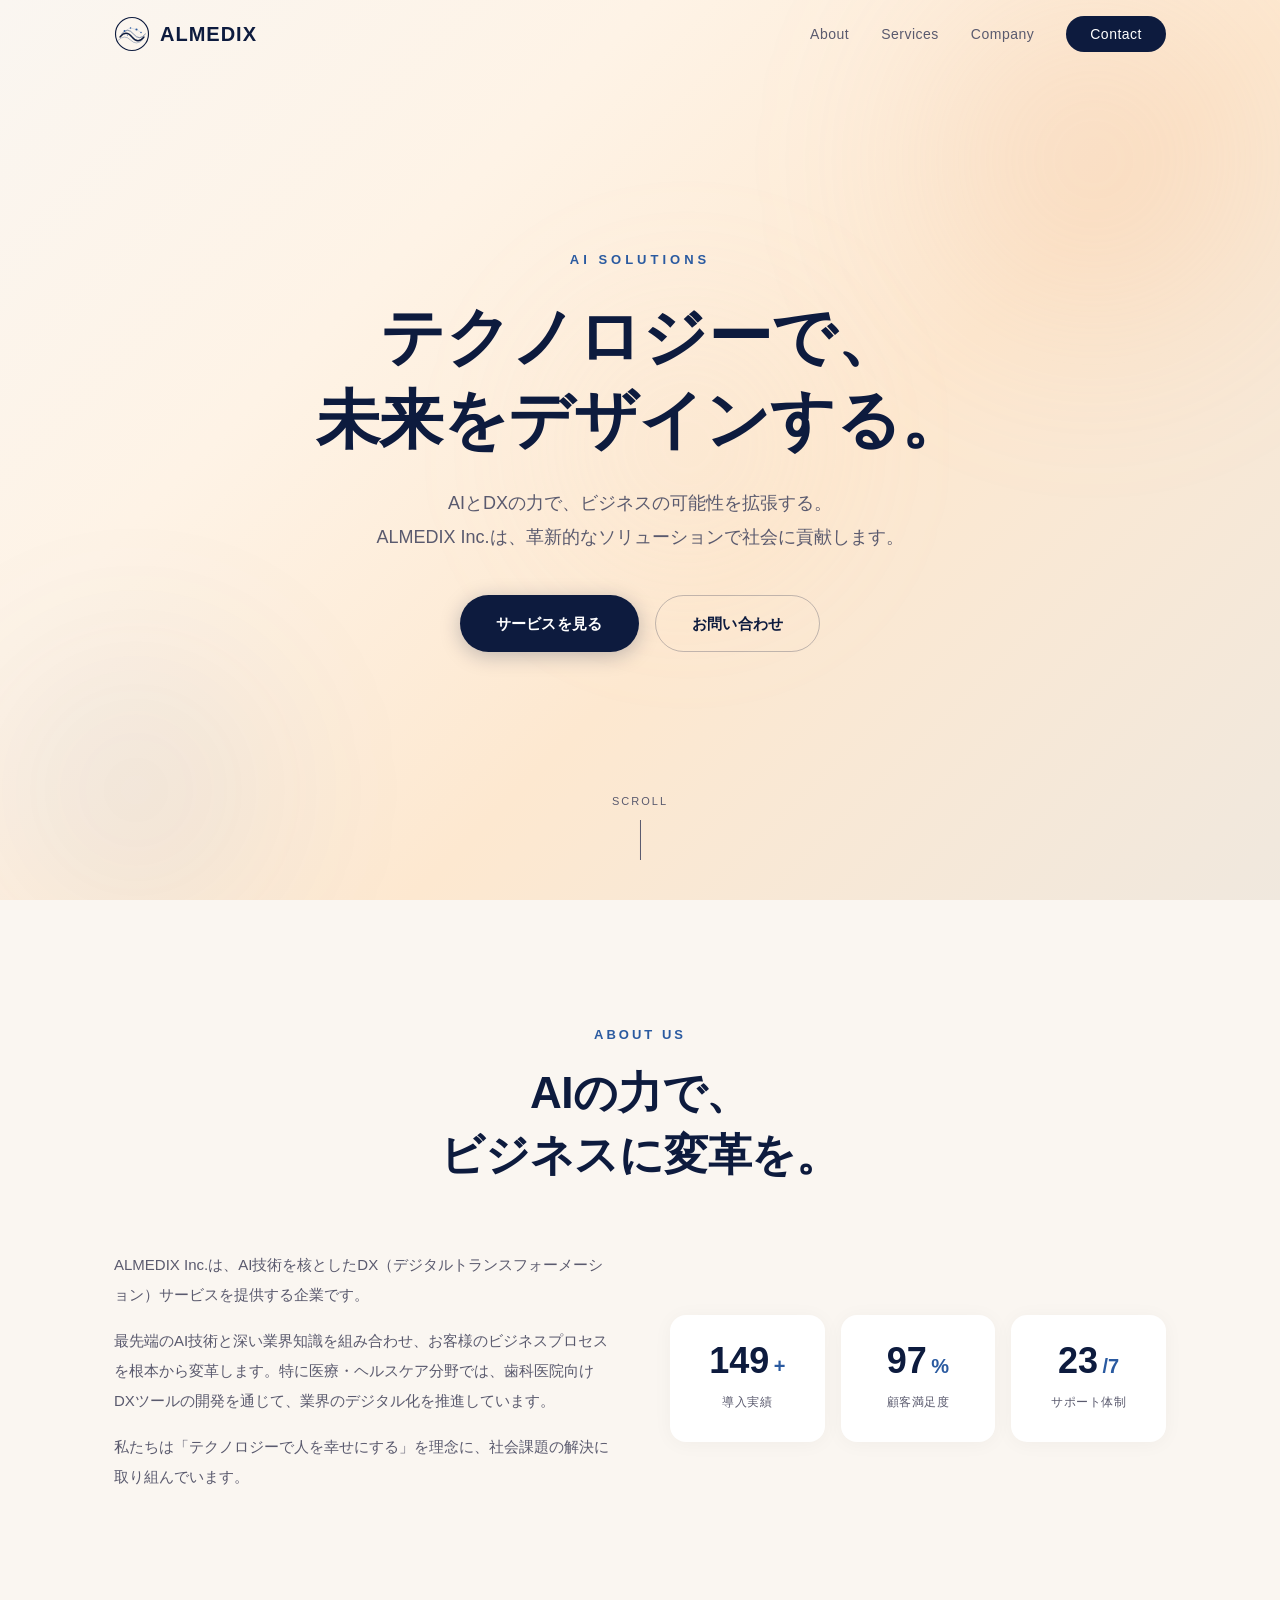
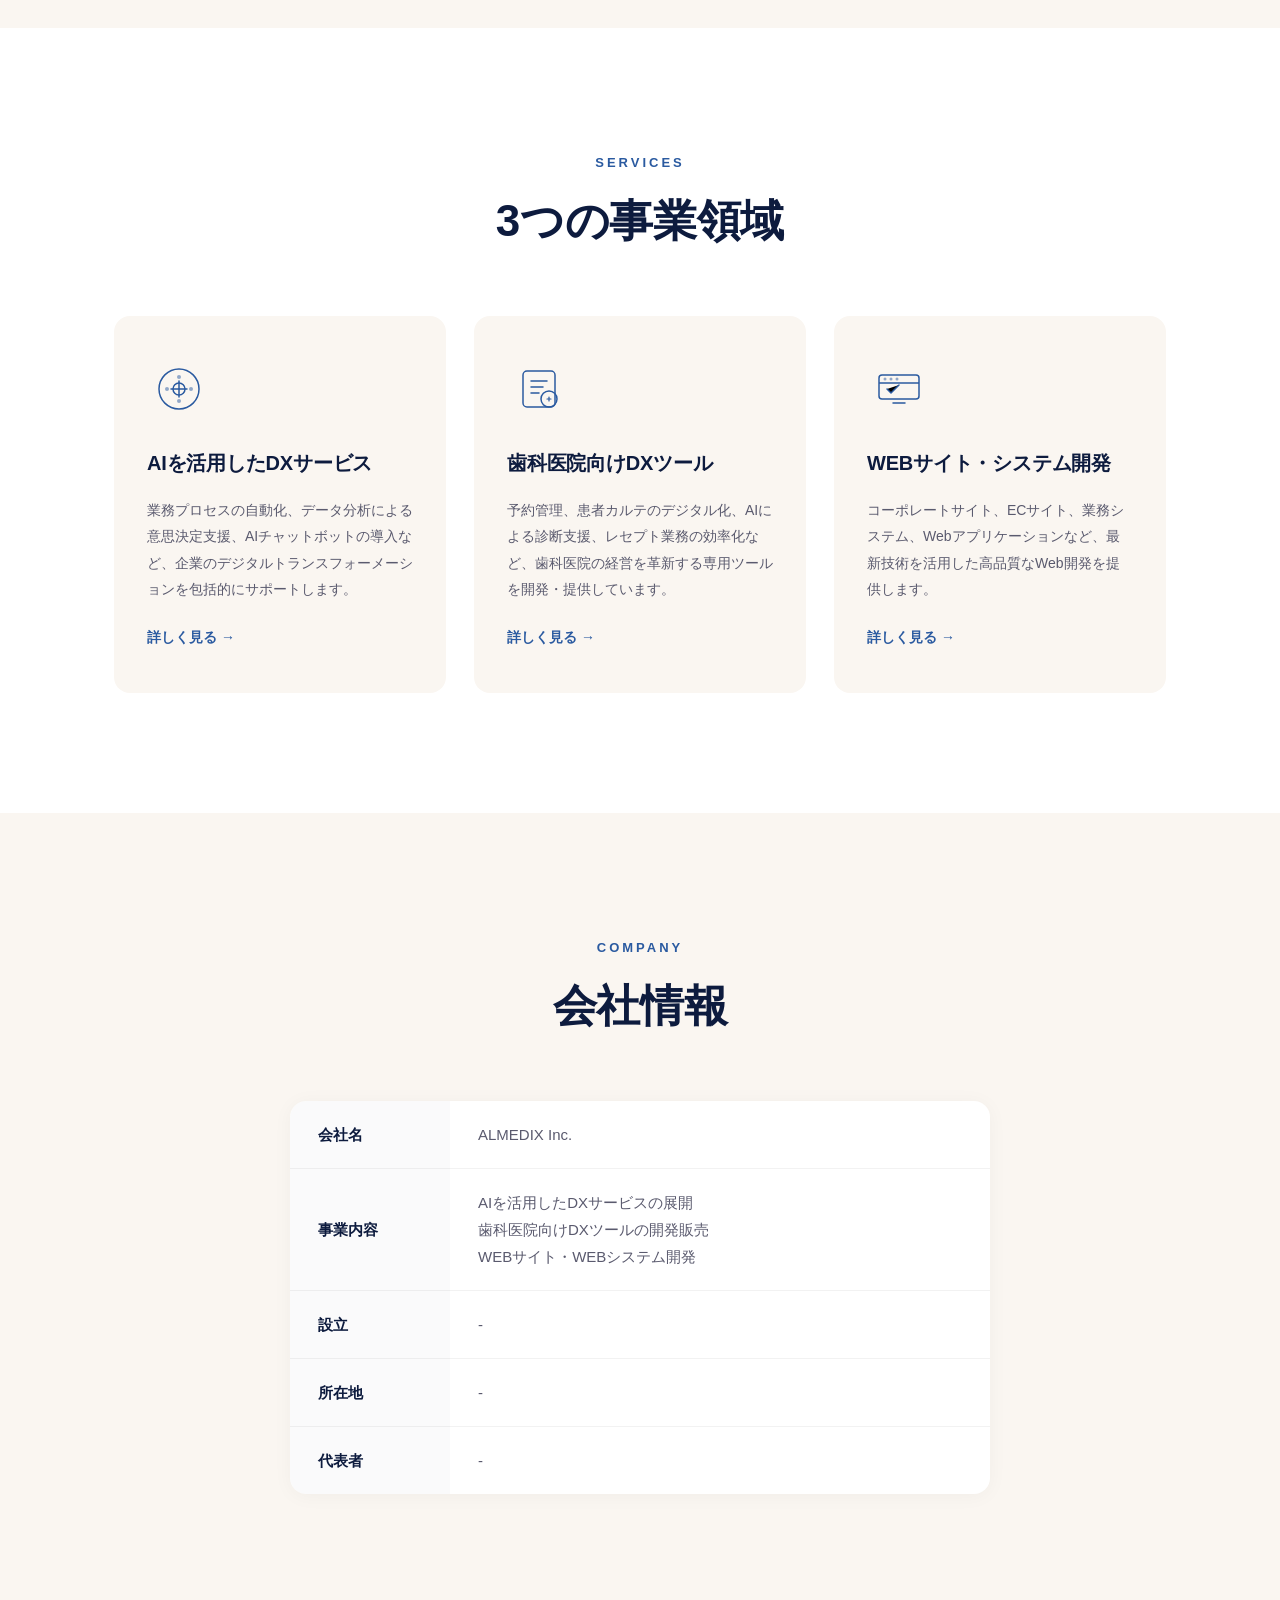
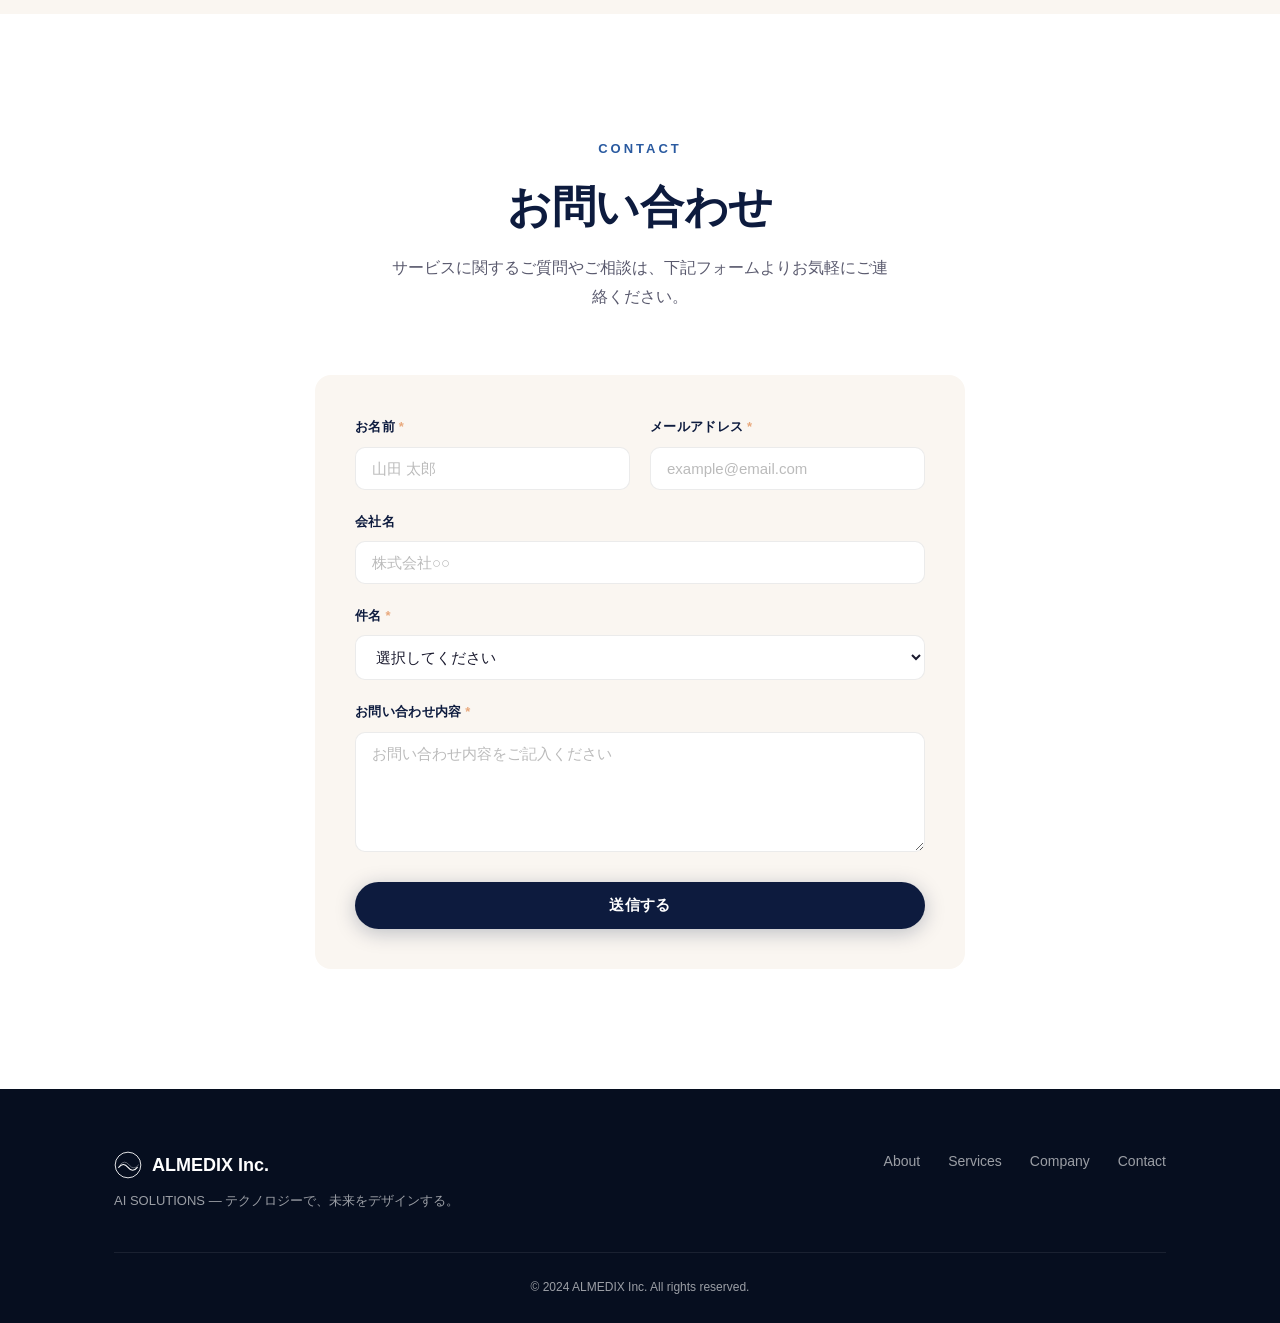
==== index.html @ 4ca191b8 "Add ALMEDIX Inc. corporate site inspired by Claude.ai design - Hero section with animated gradient o" ====
<!DOCTYPE html>
<html lang="ja">
<head>
<meta charset="UTF-8">
<meta name="viewport" content="width=device-width, initial-scale=1.0">
<title>ALMEDIX Inc. | AI SOLUTIONS</title>
<link rel="stylesheet" href="style.css">
</head>
<body>

<!-- Navigation -->
<nav class="nav" id="nav">
  <div class="nav-inner">
    <a href="#hero" class="nav-logo">
      <svg class="logo-icon" viewBox="0 0 48 48" width="36" height="36">
        <circle cx="24" cy="24" r="22" fill="none" stroke="#0d1b3e" stroke-width="1.5"/>
        <path d="M8 28 Q16 18 24 28 Q32 38 40 28" fill="none" stroke="#0d1b3e" stroke-width="1.8" stroke-linecap="round"/>
        <path d="M10 24 Q18 14 26 24 Q34 34 42 24" fill="none" stroke="#1a3a6e" stroke-width="1.2" stroke-linecap="round" opacity="0.6"/>
        <path d="M6 32 Q14 24 22 32 Q30 40 38 32" fill="none" stroke="#1a3a6e" stroke-width="1" stroke-linecap="round" opacity="0.4"/>
        <circle cx="14" cy="20" r="1.2" fill="#2a5aa0"/>
        <circle cx="22" cy="16" r="1" fill="#2a5aa0"/>
        <circle cx="30" cy="18" r="1.4" fill="#2a5aa0"/>
        <circle cx="36" cy="22" r="1" fill="#2a5aa0"/>
        <circle cx="18" cy="26" r="0.8" fill="#2a5aa0" opacity="0.6"/>
        <line x1="14" y1="20" x2="22" y2="16" stroke="#2a5aa0" stroke-width="0.5" opacity="0.4"/>
        <line x1="22" y1="16" x2="30" y2="18" stroke="#2a5aa0" stroke-width="0.5" opacity="0.4"/>
        <line x1="30" y1="18" x2="36" y2="22" stroke="#2a5aa0" stroke-width="0.5" opacity="0.4"/>
      </svg>
      <span class="logo-text">ALMEDIX</span>
    </a>
    <button class="nav-toggle" id="navToggle" aria-label="メニュー">
      <span></span><span></span><span></span>
    </button>
    <ul class="nav-links" id="navLinks">
      <li><a href="#about">About</a></li>
      <li><a href="#services">Services</a></li>
      <li><a href="#company">Company</a></li>
      <li><a href="#contact" class="nav-cta">Contact</a></li>
    </ul>
  </div>
</nav>

<!-- Hero -->
<section class="hero" id="hero">
  <div class="hero-bg">
    <div class="gradient-orb orb-1"></div>
    <div class="gradient-orb orb-2"></div>
    <div class="gradient-orb orb-3"></div>
  </div>
  <div class="hero-content fade-in">
    <p class="hero-tag">AI SOLUTIONS</p>
    <h1 class="hero-title">テクノロジーで、<br>未来をデザインする。</h1>
    <p class="hero-sub">AIとDXの力で、ビジネスの可能性を拡張する。<br>ALMEDIX Inc.は、革新的なソリューションで社会に貢献します。</p>
    <div class="hero-actions">
      <a href="#services" class="btn btn-primary">サービスを見る</a>
      <a href="#contact" class="btn btn-secondary">お問い合わせ</a>
    </div>
  </div>
  <div class="hero-scroll">
    <span>Scroll</span>
    <div class="scroll-line"></div>
  </div>
</section>

<!-- About -->
<section class="section" id="about">
  <div class="container">
    <div class="section-header fade-in">
      <span class="section-tag">About Us</span>
      <h2 class="section-title">AIの力で、<br>ビジネスに変革を。</h2>
    </div>
    <div class="about-grid">
      <div class="about-text fade-in">
        <p>ALMEDIX Inc.は、AI技術を核としたDX（デジタルトランスフォーメーション）サービスを提供する企業です。</p>
        <p>最先端のAI技術と深い業界知識を組み合わせ、お客様のビジネスプロセスを根本から変革します。特に医療・ヘルスケア分野では、歯科医院向けDXツールの開発を通じて、業界のデジタル化を推進しています。</p>
        <p>私たちは「テクノロジーで人を幸せにする」を理念に、社会課題の解決に取り組んでいます。</p>
      </div>
      <div class="about-stats fade-in">
        <div class="stat-card">
          <span class="stat-number" data-count="150">0</span>
          <span class="stat-suffix">+</span>
          <span class="stat-label">導入実績</span>
        </div>
        <div class="stat-card">
          <span class="stat-number" data-count="98">0</span>
          <span class="stat-suffix">%</span>
          <span class="stat-label">顧客満足度</span>
        </div>
        <div class="stat-card">
          <span class="stat-number" data-count="24">0</span>
          <span class="stat-suffix">/7</span>
          <span class="stat-label">サポート体制</span>
        </div>
      </div>
    </div>
  </div>
</section>

<!-- Services -->
<section class="section section-alt" id="services">
  <div class="container">
    <div class="section-header fade-in">
      <span class="section-tag">Services</span>
      <h2 class="section-title">3つの事業領域</h2>
    </div>
    <div class="services-grid">
      <div class="service-card fade-in">
        <div class="service-icon">
          <svg viewBox="0 0 48 48" width="48" height="48"><circle cx="24" cy="24" r="20" fill="none" stroke="currentColor" stroke-width="1.5"/><path d="M16 24h16M24 16v16" stroke="currentColor" stroke-width="1.5" stroke-linecap="round"/><circle cx="24" cy="24" r="6" fill="none" stroke="currentColor" stroke-width="1.5"/><circle cx="24" cy="12" r="2" fill="currentColor" opacity="0.5"/><circle cx="36" cy="24" r="2" fill="currentColor" opacity="0.5"/><circle cx="24" cy="36" r="2" fill="currentColor" opacity="0.5"/><circle cx="12" cy="24" r="2" fill="currentColor" opacity="0.5"/></svg>
        </div>
        <h3>AIを活用したDXサービス</h3>
        <p>業務プロセスの自動化、データ分析による意思決定支援、AIチャットボットの導入など、企業のデジタルトランスフォーメーションを包括的にサポートします。</p>
        <a href="#contact" class="service-link">詳しく見る →</a>
      </div>
      <div class="service-card fade-in">
        <div class="service-icon">
          <svg viewBox="0 0 48 48" width="48" height="48"><rect x="8" y="6" width="32" height="36" rx="4" fill="none" stroke="currentColor" stroke-width="1.5"/><path d="M16 16h16M16 22h12M16 28h8" stroke="currentColor" stroke-width="1.5" stroke-linecap="round"/><circle cx="34" cy="34" r="8" fill="none" stroke="currentColor" stroke-width="1.5"/><path d="M32 34h4M34 32v4" stroke="currentColor" stroke-width="1.2" stroke-linecap="round"/></svg>
        </div>
        <h3>歯科医院向けDXツール</h3>
        <p>予約管理、患者カルテのデジタル化、AIによる診断支援、レセプト業務の効率化など、歯科医院の経営を革新する専用ツールを開発・提供しています。</p>
        <a href="#contact" class="service-link">詳しく見る →</a>
      </div>
      <div class="service-card fade-in">
        <div class="service-icon">
          <svg viewBox="0 0 48 48" width="48" height="48"><rect x="4" y="10" width="40" height="24" rx="3" fill="none" stroke="currentColor" stroke-width="1.5"/><line x1="4" y1="18" x2="44" y2="18" stroke="currentColor" stroke-width="1.5"/><circle cx="10" cy="14" r="1.5" fill="currentColor" opacity="0.5"/><circle cx="16" cy="14" r="1.5" fill="currentColor" opacity="0.5"/><circle cx="22" cy="14" r="1.5" fill="currentColor" opacity="0.5"/><path d="M12 24l4 4 8-8" stroke="currentColor" stroke-width="1.5" stroke-linecap="round" stroke-linejoin="round"/><line x1="18" y1="38" x2="30" y2="38" stroke="currentColor" stroke-width="1.5" stroke-linecap="round"/></svg>
        </div>
        <h3>WEBサイト・システム開発</h3>
        <p>コーポレートサイト、ECサイト、業務システム、Webアプリケーションなど、最新技術を活用した高品質なWeb開発を提供します。</p>
        <a href="#contact" class="service-link">詳しく見る →</a>
      </div>
    </div>
  </div>
</section>

<!-- Company -->
<section class="section" id="company">
  <div class="container">
    <div class="section-header fade-in">
      <span class="section-tag">Company</span>
      <h2 class="section-title">会社情報</h2>
    </div>
    <div class="company-table fade-in">
      <table>
        <tbody>
          <tr><th>会社名</th><td>ALMEDIX Inc.</td></tr>
          <tr><th>事業内容</th><td>
            AIを活用したDXサービスの展開<br>
            歯科医院向けDXツールの開発販売<br>
            WEBサイト・WEBシステム開発
          </td></tr>
          <tr><th>設立</th><td>-</td></tr>
          <tr><th>所在地</th><td>-</td></tr>
          <tr><th>代表者</th><td>-</td></tr>
        </tbody>
      </table>
    </div>
  </div>
</section>

<!-- Contact -->
<section class="section section-alt" id="contact">
  <div class="container">
    <div class="section-header fade-in">
      <span class="section-tag">Contact</span>
      <h2 class="section-title">お問い合わせ</h2>
      <p class="section-desc">サービスに関するご質問やご相談は、下記フォームよりお気軽にご連絡ください。</p>
    </div>
    <form class="contact-form fade-in" onsubmit="return false;">
      <div class="form-row">
        <div class="form-group">
          <label for="name">お名前 <span class="required">*</span></label>
          <input type="text" id="name" name="name" required placeholder="山田 太郎">
        </div>
        <div class="form-group">
          <label for="email">メールアドレス <span class="required">*</span></label>
          <input type="email" id="email" name="email" required placeholder="example@email.com">
        </div>
      </div>
      <div class="form-group">
        <label for="company-name">会社名</label>
        <input type="text" id="company-name" name="company-name" placeholder="株式会社○○">
      </div>
      <div class="form-group">
        <label for="subject">件名 <span class="required">*</span></label>
        <select id="subject" name="subject" required>
          <option value="">選択してください</option>
          <option value="dx">AIを活用したDXサービスについて</option>
          <option value="dental">歯科医院向けDXツールについて</option>
          <option value="web">WEBサイト・システム開発について</option>
          <option value="other">その他</option>
        </select>
      </div>
      <div class="form-group">
        <label for="message">お問い合わせ内容 <span class="required">*</span></label>
        <textarea id="message" name="message" rows="5" required placeholder="お問い合わせ内容をご記入ください"></textarea>
      </div>
      <button type="submit" class="btn btn-primary btn-full">送信する</button>
    </form>
  </div>
</section>

<!-- Footer -->
<footer class="footer">
  <div class="container">
    <div class="footer-inner">
      <div class="footer-brand">
        <div class="footer-logo">
          <svg class="logo-icon" viewBox="0 0 48 48" width="28" height="28">
            <circle cx="24" cy="24" r="22" fill="none" stroke="#fff" stroke-width="1.5"/>
            <path d="M8 28 Q16 18 24 28 Q32 38 40 28" fill="none" stroke="#fff" stroke-width="1.8" stroke-linecap="round"/>
            <path d="M10 24 Q18 14 26 24 Q34 34 42 24" fill="none" stroke="rgba(255,255,255,0.5)" stroke-width="1.2" stroke-linecap="round"/>
          </svg>
          <span>ALMEDIX Inc.</span>
        </div>
        <p class="footer-tagline">AI SOLUTIONS — テクノロジーで、未来をデザインする。</p>
      </div>
      <div class="footer-links">
        <a href="#about">About</a>
        <a href="#services">Services</a>
        <a href="#company">Company</a>
        <a href="#contact">Contact</a>
      </div>
    </div>
    <div class="footer-bottom">
      <p>&copy; 2024 ALMEDIX Inc. All rights reserved.</p>
    </div>
  </div>
</footer>

<script src="script.js"></script>
</body>
</html>
---- style.css ----
/* ===== Reset & Base ===== */
*, *::before, *::after { margin: 0; padding: 0; box-sizing: border-box; }

:root {
  --navy: #0d1b3e;
  --navy-light: #1a3a6e;
  --navy-dark: #060e1f;
  --accent: #2a5aa0;
  --cream: #faf6f1;
  --cream-dark: #f0e8de;
  --warm: #e8a87c;
  --warm-light: #f5d5b8;
  --text: #1a1a2e;
  --text-light: #5a5a6e;
  --white: #ffffff;
  --radius: 16px;
  --transition: 0.3s cubic-bezier(0.4, 0, 0.2, 1);
}

html { scroll-behavior: smooth; font-size: 16px; }

body {
  font-family: "Helvetica Neue", "Noto Sans JP", Arial, sans-serif;
  color: var(--text);
  background: var(--cream);
  line-height: 1.8;
  overflow-x: hidden;
  -webkit-font-smoothing: antialiased;
}

a { text-decoration: none; color: inherit; }
img { max-width: 100%; display: block; }
.container { max-width: 1100px; margin: 0 auto; padding: 0 24px; }

/* ===== Navigation ===== */
.nav {
  position: fixed; top: 0; left: 0; right: 0; z-index: 1000;
  padding: 16px 0;
  transition: var(--transition);
}
.nav.scrolled {
  background: rgba(255,255,255,0.85);
  backdrop-filter: blur(20px);
  -webkit-backdrop-filter: blur(20px);
  box-shadow: 0 1px 20px rgba(0,0,0,0.06);
  padding: 10px 0;
}
.nav-inner {
  max-width: 1100px; margin: 0 auto; padding: 0 24px;
  display: flex; align-items: center; justify-content: space-between;
}
.nav-logo {
  display: flex; align-items: center; gap: 10px;
  font-size: 20px; font-weight: 700; color: var(--navy);
  letter-spacing: 1px;
}
.nav-links {
  display: flex; align-items: center; gap: 32px; list-style: none;
}
.nav-links a {
  font-size: 14px; font-weight: 500; color: var(--text-light);
  transition: var(--transition); letter-spacing: 0.5px;
}
.nav-links a:hover { color: var(--navy); }
.nav-cta {
  background: var(--navy) !important; color: var(--white) !important;
  padding: 10px 24px; border-radius: 100px;
}
.nav-cta:hover { background: var(--navy-light) !important; }
.nav-toggle {
  display: none; flex-direction: column; gap: 5px;
  background: none; border: none; cursor: pointer; padding: 4px;
}
.nav-toggle span {
  width: 24px; height: 2px; background: var(--navy);
  transition: var(--transition); border-radius: 2px;
}
.nav-toggle.active span:nth-child(1) { transform: rotate(45deg) translate(5px, 5px); }
.nav-toggle.active span:nth-child(2) { opacity: 0; }
.nav-toggle.active span:nth-child(3) { transform: rotate(-45deg) translate(5px, -5px); }

/* ===== Hero ===== */
.hero {
  position: relative; min-height: 100vh;
  display: flex; align-items: center; justify-content: center;
  overflow: hidden;
}
.hero-bg {
  position: absolute; inset: 0; z-index: 0;
  background: linear-gradient(135deg, var(--cream) 0%, #fef3e6 30%, #fde8d0 60%, var(--cream-dark) 100%);
}
.gradient-orb {
  position: absolute; border-radius: 50%; filter: blur(80px); opacity: 0.5;
  animation: float 12s ease-in-out infinite;
}
.orb-1 {
  width: 500px; height: 500px; top: -10%; right: -5%;
  background: radial-gradient(circle, rgba(232,168,124,0.5), transparent 70%);
  animation-delay: 0s;
}
.orb-2 {
  width: 400px; height: 400px; bottom: -10%; left: -5%;
  background: radial-gradient(circle, rgba(42,90,160,0.2), transparent 70%);
  animation-delay: -4s;
}
.orb-3 {
  width: 350px; height: 350px; top: 30%; left: 40%;
  background: radial-gradient(circle, rgba(245,213,184,0.4), transparent 70%);
  animation-delay: -8s;
}
@keyframes float {
  0%, 100% { transform: translate(0, 0) scale(1); }
  33% { transform: translate(30px, -30px) scale(1.05); }
  66% { transform: translate(-20px, 20px) scale(0.95); }
}
.hero-content {
  position: relative; z-index: 1;
  text-align: center; padding: 0 24px; max-width: 800px;
}
.hero-tag {
  font-size: 13px; font-weight: 600; letter-spacing: 4px;
  color: var(--accent); margin-bottom: 24px; text-transform: uppercase;
}
.hero-title {
  font-size: clamp(36px, 6vw, 64px); font-weight: 800;
  line-height: 1.3; color: var(--navy); margin-bottom: 24px;
  letter-spacing: -0.5px;
}
.hero-sub {
  font-size: clamp(15px, 2vw, 18px); color: var(--text-light);
  line-height: 1.9; margin-bottom: 40px;
}
.hero-actions { display: flex; gap: 16px; justify-content: center; flex-wrap: wrap; }
.hero-scroll {
  position: absolute; bottom: 40px; left: 50%; transform: translateX(-50%);
  display: flex; flex-direction: column; align-items: center; gap: 8px;
  z-index: 1;
}
.hero-scroll span {
  font-size: 11px; letter-spacing: 2px; color: var(--text-light);
  text-transform: uppercase;
}
.scroll-line {
  width: 1px; height: 40px; background: var(--text-light);
  position: relative; overflow: hidden;
}
.scroll-line::after {
  content: ''; position: absolute; top: -100%; left: 0;
  width: 100%; height: 100%; background: var(--navy);
  animation: scrollDown 2s ease-in-out infinite;
}
@keyframes scrollDown {
  0% { top: -100%; } 50% { top: 0; } 100% { top: 100%; }
}

/* ===== Buttons ===== */
.btn {
  display: inline-flex; align-items: center; justify-content: center;
  padding: 14px 36px; border-radius: 100px; font-size: 15px;
  font-weight: 600; transition: var(--transition); cursor: pointer;
  border: none; letter-spacing: 0.3px;
}
.btn-primary {
  background: var(--navy); color: var(--white);
  box-shadow: 0 4px 20px rgba(13,27,62,0.25);
}
.btn-primary:hover {
  background: var(--navy-light); transform: translateY(-2px);
  box-shadow: 0 6px 30px rgba(13,27,62,0.3);
}
.btn-secondary {
  background: transparent; color: var(--navy);
  border: 1.5px solid rgba(13,27,62,0.25);
}
.btn-secondary:hover {
  border-color: var(--navy); background: rgba(13,27,62,0.04);
  transform: translateY(-2px);
}
.btn-full { width: 100%; }

/* ===== Sections ===== */
.section { padding: 120px 0; }
.section-alt { background: var(--white); }
.section-header { text-align: center; margin-bottom: 64px; }
.section-tag {
  display: inline-block; font-size: 13px; font-weight: 600;
  letter-spacing: 3px; color: var(--accent); text-transform: uppercase;
  margin-bottom: 16px;
}
.section-title {
  font-size: clamp(28px, 4vw, 44px); font-weight: 800;
  color: var(--navy); line-height: 1.4; letter-spacing: -0.3px;
}
.section-desc {
  margin-top: 16px; color: var(--text-light); font-size: 16px;
  max-width: 500px; margin-left: auto; margin-right: auto;
}

/* ===== About ===== */
.about-grid {
  display: grid; grid-template-columns: 1fr 1fr; gap: 60px; align-items: center;
}
.about-text p {
  margin-bottom: 16px; color: var(--text-light); font-size: 15px; line-height: 2;
}
.about-stats { display: grid; grid-template-columns: 1fr 1fr 1fr; gap: 16px; }
.stat-card {
  text-align: center; padding: 28px 12px;
  background: var(--white); border-radius: var(--radius);
  box-shadow: 0 2px 20px rgba(0,0,0,0.04);
  transition: var(--transition);
}
.stat-card:hover { transform: translateY(-4px); box-shadow: 0 8px 30px rgba(0,0,0,0.08); }
.stat-number {
  font-size: 36px; font-weight: 800; color: var(--navy);
  display: inline; line-height: 1;
}
.stat-suffix { font-size: 20px; font-weight: 700; color: var(--accent); }
.stat-label {
  display: block; margin-top: 8px; font-size: 12px;
  color: var(--text-light); letter-spacing: 0.5px;
}

/* ===== Services ===== */
.services-grid { display: grid; grid-template-columns: repeat(3, 1fr); gap: 28px; }
.service-card {
  background: var(--cream); border-radius: var(--radius); padding: 40px 32px;
  transition: var(--transition); position: relative; overflow: hidden;
  border: 1px solid transparent;
}
.service-card::before {
  content: ''; position: absolute; top: 0; left: 0; right: 0; height: 3px;
  background: linear-gradient(90deg, var(--accent), var(--warm));
  transform: scaleX(0); transform-origin: left;
  transition: transform 0.4s cubic-bezier(0.4, 0, 0.2, 1);
}
.service-card:hover {
  transform: translateY(-6px);
  box-shadow: 0 12px 40px rgba(0,0,0,0.08);
  border-color: rgba(42,90,160,0.1);
}
.service-card:hover::before { transform: scaleX(1); }
.service-icon {
  width: 64px; height: 64px; margin-bottom: 24px;
  display: flex; align-items: center; justify-content: center;
  color: var(--accent);
}
.service-card h3 {
  font-size: 20px; font-weight: 700; color: var(--navy);
  margin-bottom: 16px; letter-spacing: -0.2px;
}
.service-card p {
  font-size: 14px; color: var(--text-light); line-height: 1.9;
  margin-bottom: 20px;
}
.service-link {
  font-size: 14px; font-weight: 600; color: var(--accent);
  transition: var(--transition);
}
.service-link:hover { color: var(--navy); letter-spacing: 1px; }

/* ===== Company ===== */
.company-table {
  max-width: 700px; margin: 0 auto;
  background: var(--white); border-radius: var(--radius);
  box-shadow: 0 2px 20px rgba(0,0,0,0.04); overflow: hidden;
}
.company-table table { width: 100%; border-collapse: collapse; }
.company-table th,
.company-table td {
  padding: 20px 28px; text-align: left; font-size: 15px;
  border-bottom: 1px solid rgba(0,0,0,0.05);
}
.company-table tr:last-child th,
.company-table tr:last-child td { border-bottom: none; }
.company-table th {
  width: 160px; font-weight: 600; color: var(--navy);
  background: rgba(13,27,62,0.02); white-space: nowrap;
}
.company-table td { color: var(--text-light); line-height: 1.8; }

/* ===== Contact ===== */
.contact-form {
  max-width: 650px; margin: 0 auto;
  background: var(--cream); border-radius: var(--radius); padding: 40px;
}
.form-row { display: grid; grid-template-columns: 1fr 1fr; gap: 20px; }
.form-group { margin-bottom: 20px; }
.form-group label {
  display: block; font-size: 13px; font-weight: 600;
  color: var(--navy); margin-bottom: 8px; letter-spacing: 0.3px;
}
.required { color: var(--warm); }
.form-group input,
.form-group select,
.form-group textarea {
  width: 100%; padding: 12px 16px; border: 1.5px solid rgba(0,0,0,0.08);
  border-radius: 10px; font-size: 15px; font-family: inherit;
  background: var(--white); transition: var(--transition);
  color: var(--text);
}
.form-group input:focus,
.form-group select:focus,
.form-group textarea:focus {
  outline: none; border-color: var(--accent);
  box-shadow: 0 0 0 4px rgba(42,90,160,0.08);
}
.form-group textarea { resize: vertical; min-height: 120px; }
.form-group input::placeholder,
.form-group textarea::placeholder { color: #bbb; }

/* ===== Footer ===== */
.footer { background: var(--navy-dark); color: rgba(255,255,255,0.6); padding: 60px 0 0; }
.footer-inner {
  display: flex; justify-content: space-between; align-items: flex-start;
  padding-bottom: 40px; border-bottom: 1px solid rgba(255,255,255,0.08);
}
.footer-logo {
  display: flex; align-items: center; gap: 10px;
  font-size: 18px; font-weight: 700; color: var(--white); margin-bottom: 8px;
}
.footer-tagline { font-size: 13px; }
.footer-links { display: flex; gap: 28px; }
.footer-links a {
  font-size: 14px; transition: var(--transition);
}
.footer-links a:hover { color: var(--white); }
.footer-bottom {
  padding: 24px 0; text-align: center; font-size: 12px;
}

/* ===== Animations ===== */
.fade-in {
  opacity: 0; transform: translateY(30px);
  transition: opacity 0.8s cubic-bezier(0.4, 0, 0.2, 1),
              transform 0.8s cubic-bezier(0.4, 0, 0.2, 1);
}
.fade-in.visible { opacity: 1; transform: translateY(0); }

/* ===== Responsive ===== */
@media (max-width: 900px) {
  .services-grid { grid-template-columns: 1fr; }
  .about-grid { grid-template-columns: 1fr; gap: 40px; }
  .about-stats { grid-template-columns: repeat(3, 1fr); }
}
@media (max-width: 768px) {
  .nav-toggle { display: flex; }
  .nav-links {
    position: fixed; top: 0; right: -100%; width: 70%; height: 100vh;
    background: var(--white); flex-direction: column;
    justify-content: center; gap: 24px;
    box-shadow: -4px 0 30px rgba(0,0,0,0.1);
    transition: right 0.4s cubic-bezier(0.4, 0, 0.2, 1);
    padding: 24px;
  }
  .nav-links.open { right: 0; }
  .nav-links a { font-size: 18px; }
  .nav-cta { text-align: center; }
  .form-row { grid-template-columns: 1fr; }
  .section { padding: 80px 0; }
  .footer-inner { flex-direction: column; gap: 28px; }
  .footer-links { flex-wrap: wrap; }
  .company-table th { width: 110px; }
  .contact-form { padding: 28px 20px; }
}
@media (max-width: 480px) {
  .about-stats { grid-template-columns: 1fr; }
  .hero-title { font-size: 32px; }
}
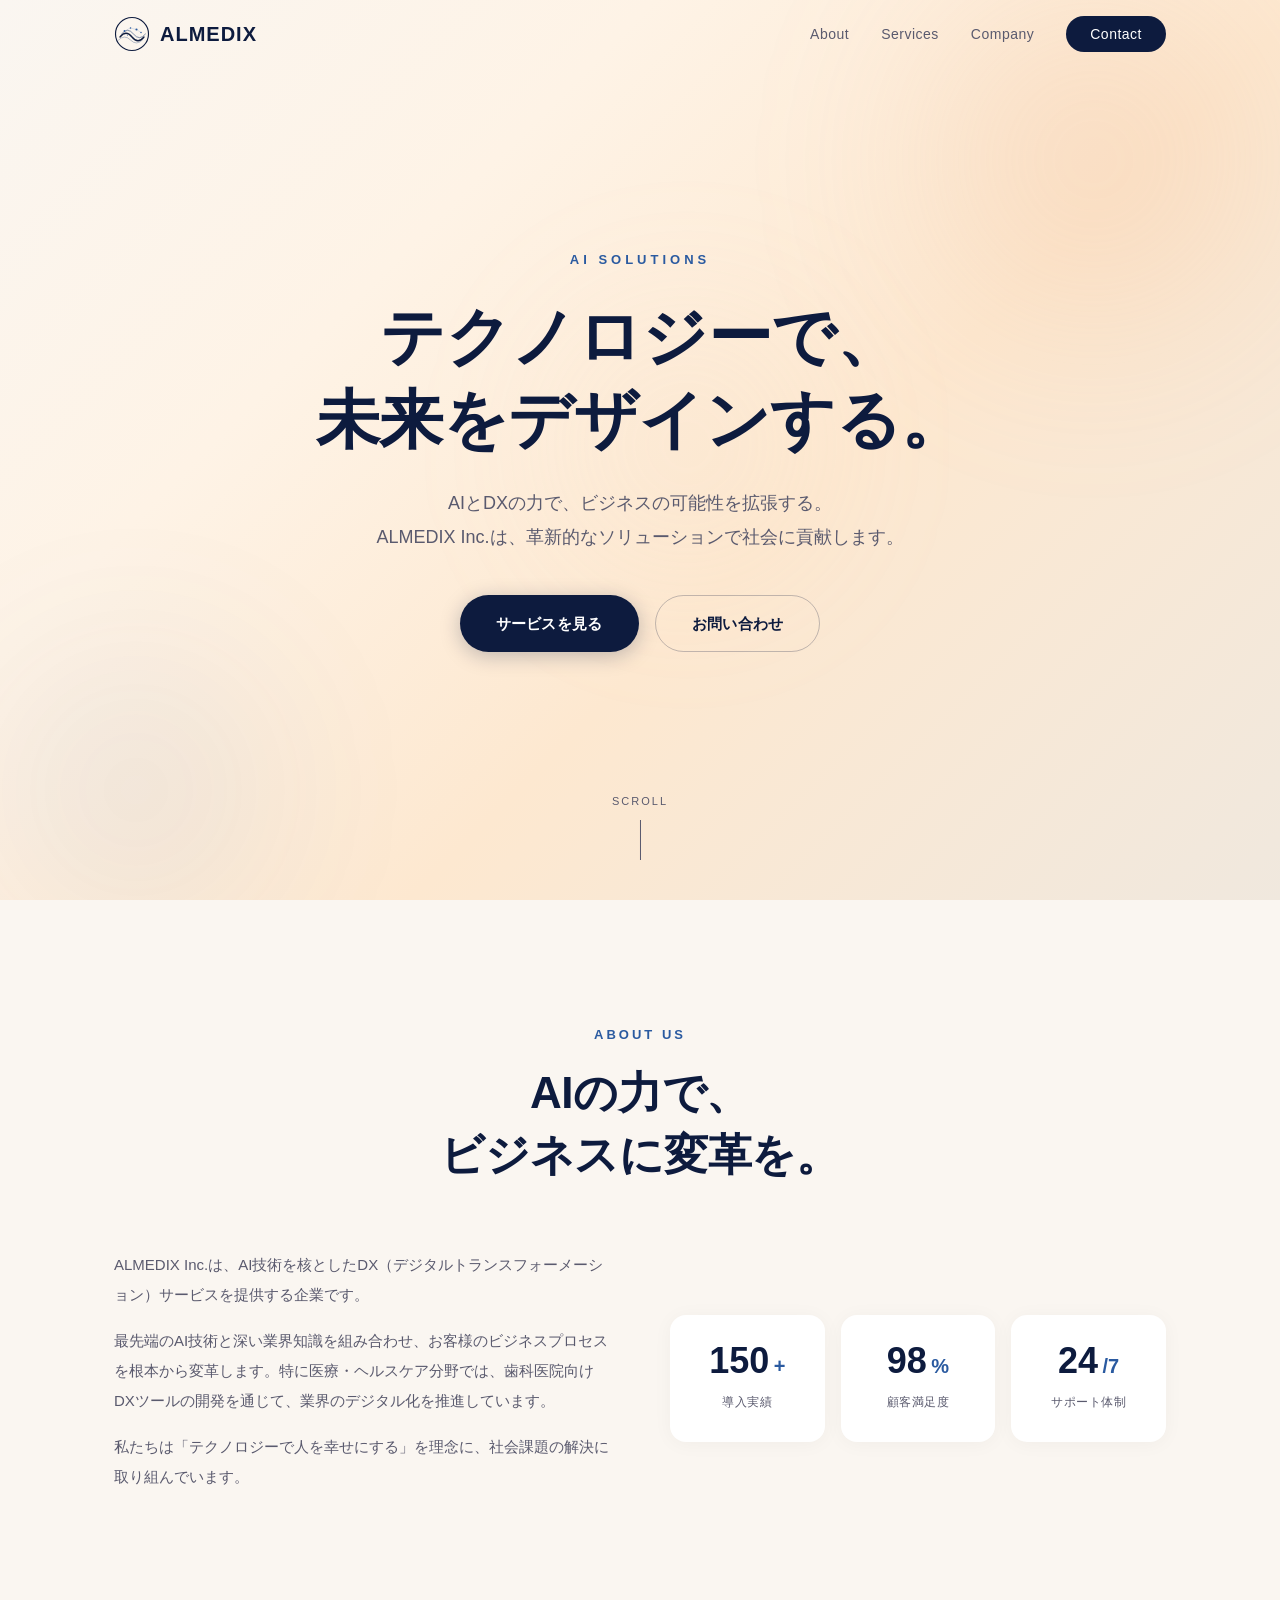
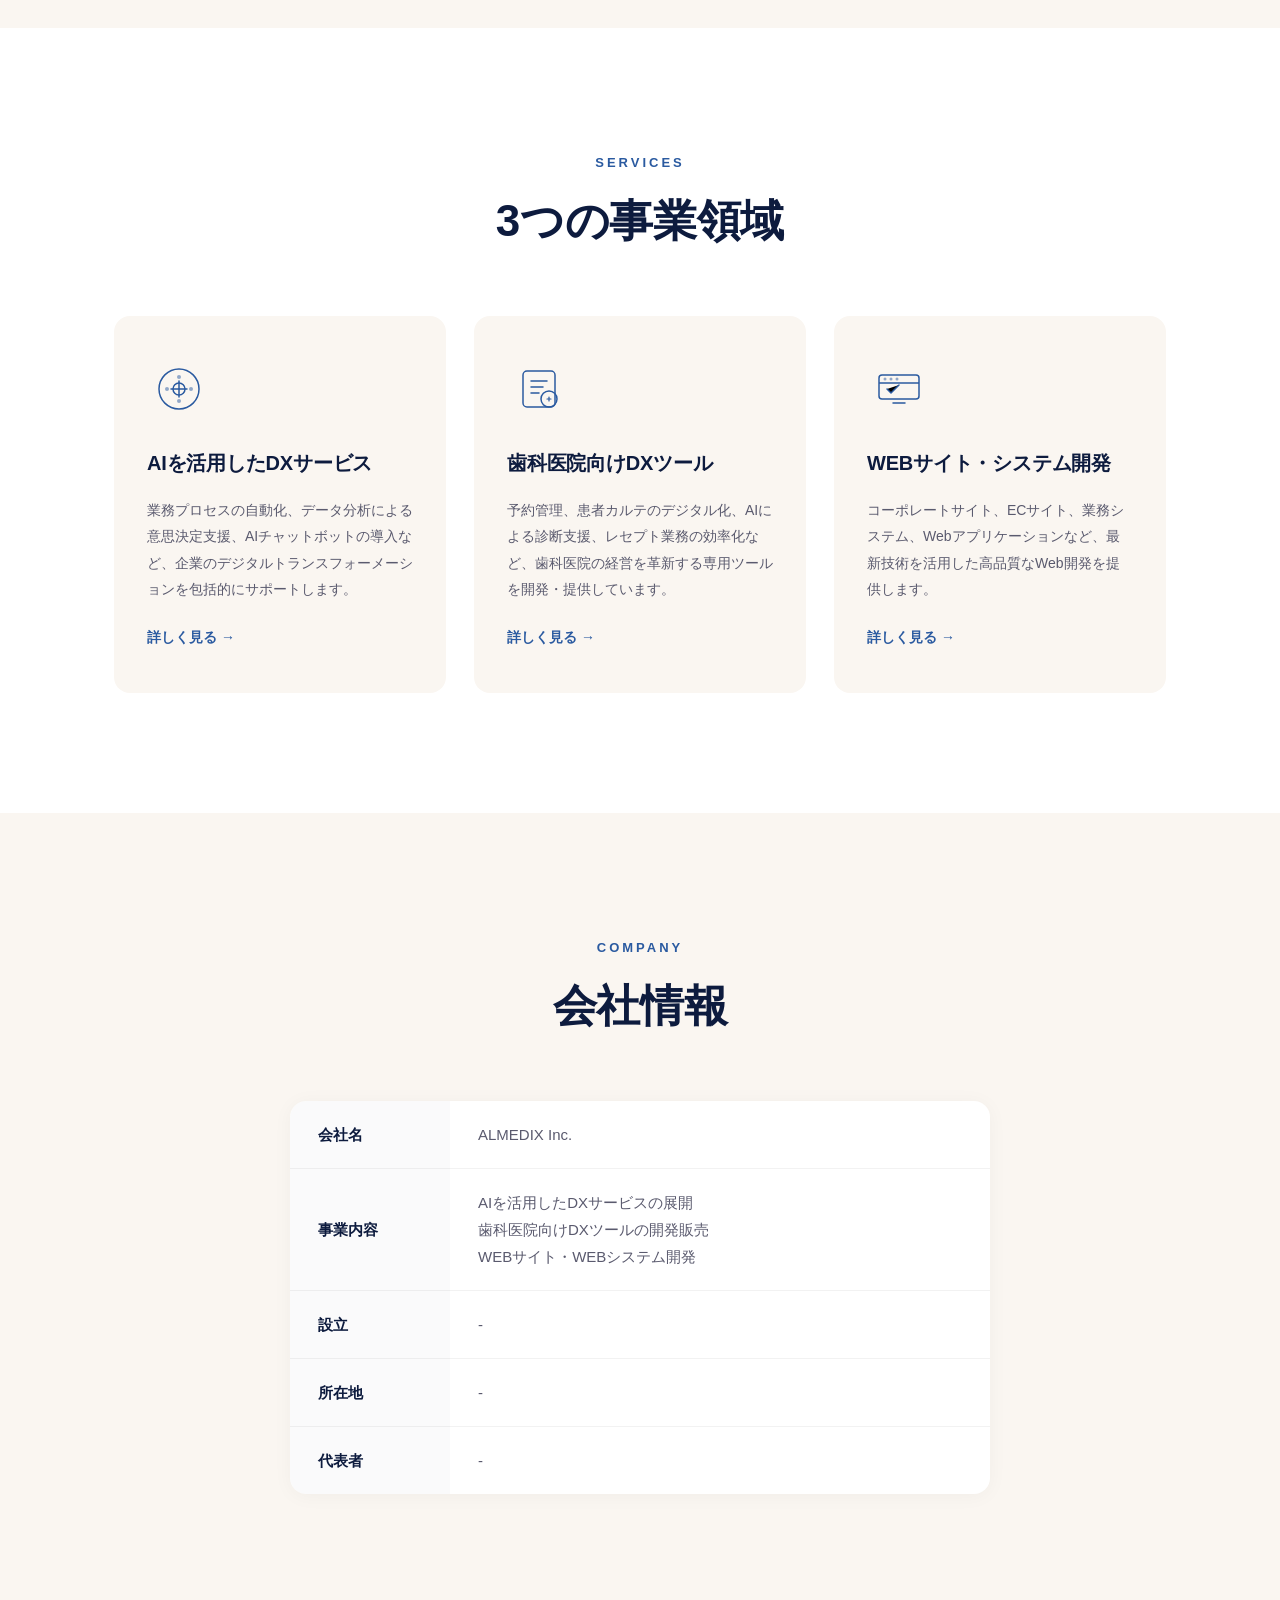
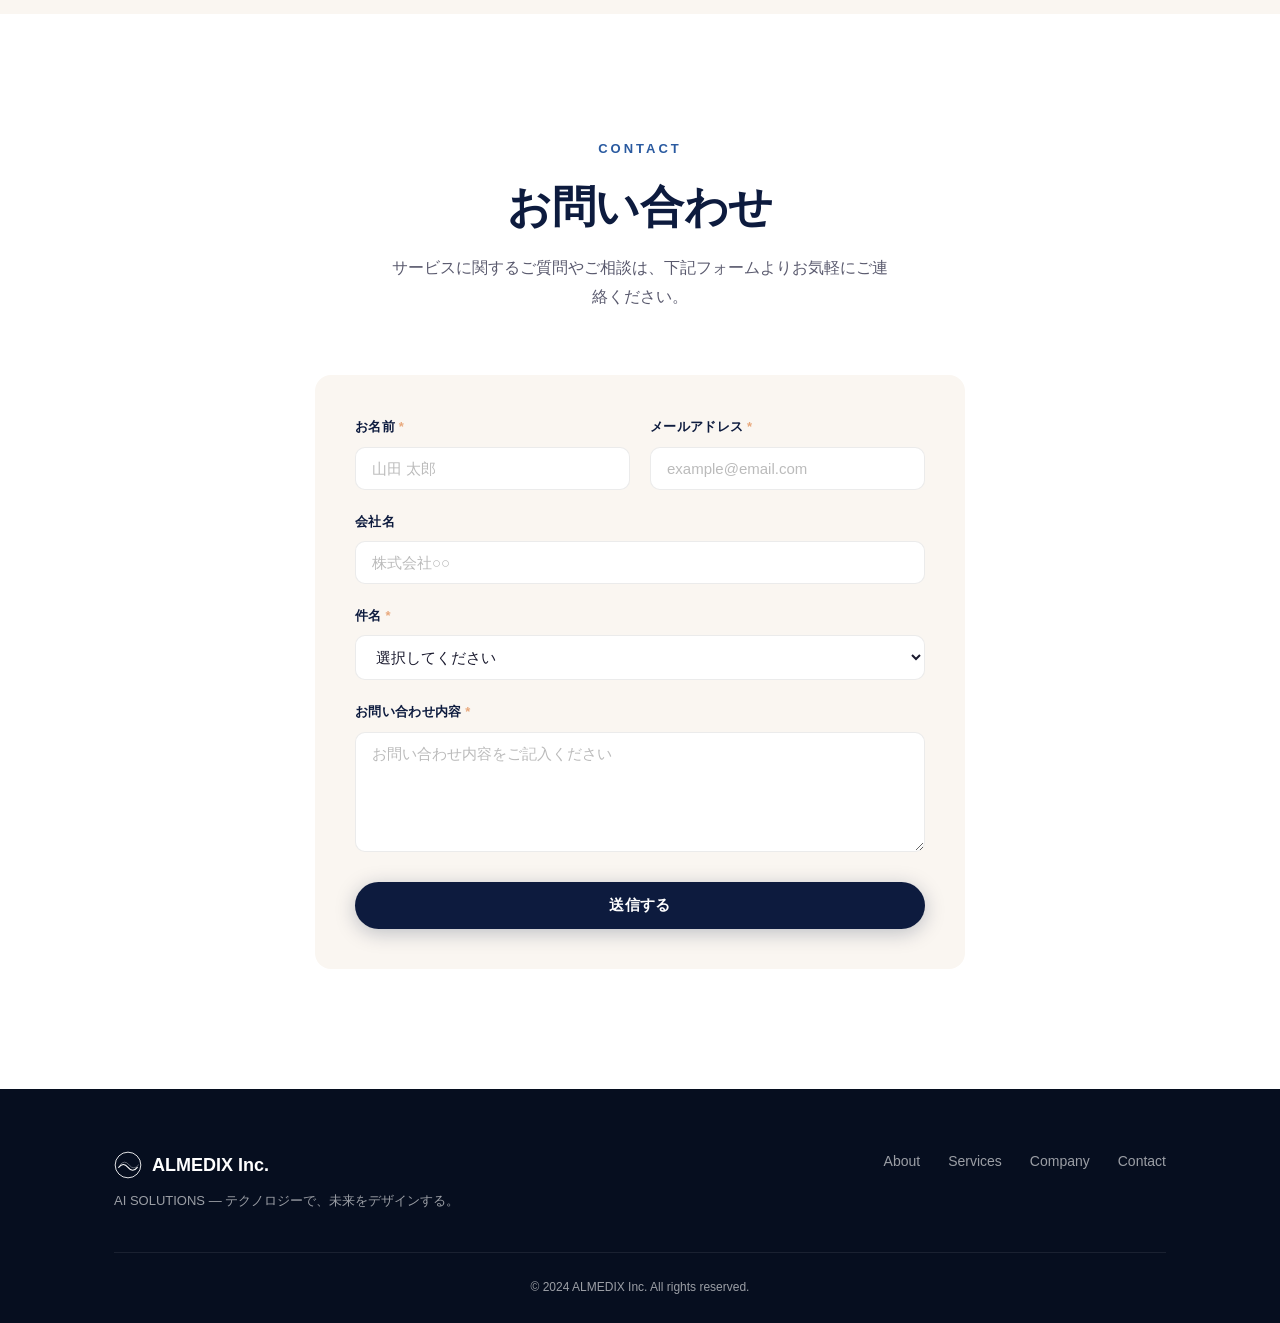
==== commit cd9f942d: "Embed CSS and JS inline in index.html for standalone viewing CSS and JS are now embedded directly in" ====
--- a/index.html
+++ b/index.html
@@ -4,7 +4,147 @@
 <meta charset="UTF-8">
 <meta name="viewport" content="width=device-width, initial-scale=1.0">
 <title>ALMEDIX Inc. | AI SOLUTIONS</title>
-<link rel="stylesheet" href="style.css">
+<style>
+/* ===== Reset & Base ===== */
+*, *::before, *::after { margin: 0; padding: 0; box-sizing: border-box; }
+:root {
+  --navy: #0d1b3e; --navy-light: #1a3a6e; --navy-dark: #060e1f;
+  --accent: #2a5aa0; --cream: #faf6f1; --cream-dark: #f0e8de;
+  --warm: #e8a87c; --warm-light: #f5d5b8;
+  --text: #1a1a2e; --text-light: #5a5a6e; --white: #ffffff;
+  --radius: 16px; --transition: 0.3s cubic-bezier(0.4, 0, 0.2, 1);
+}
+html { scroll-behavior: smooth; font-size: 16px; }
+body {
+  font-family: "Helvetica Neue", "Noto Sans JP", Arial, sans-serif;
+  color: var(--text); background: var(--cream); line-height: 1.8;
+  overflow-x: hidden; -webkit-font-smoothing: antialiased;
+}
+a { text-decoration: none; color: inherit; }
+img { max-width: 100%; display: block; }
+.container { max-width: 1100px; margin: 0 auto; padding: 0 24px; }
+
+/* Navigation */
+.nav { position: fixed; top: 0; left: 0; right: 0; z-index: 1000; padding: 16px 0; transition: var(--transition); }
+.nav.scrolled { background: rgba(255,255,255,0.85); backdrop-filter: blur(20px); -webkit-backdrop-filter: blur(20px); box-shadow: 0 1px 20px rgba(0,0,0,0.06); padding: 10px 0; }
+.nav-inner { max-width: 1100px; margin: 0 auto; padding: 0 24px; display: flex; align-items: center; justify-content: space-between; }
+.nav-logo { display: flex; align-items: center; gap: 10px; font-size: 20px; font-weight: 700; color: var(--navy); letter-spacing: 1px; }
+.nav-links { display: flex; align-items: center; gap: 32px; list-style: none; }
+.nav-links a { font-size: 14px; font-weight: 500; color: var(--text-light); transition: var(--transition); letter-spacing: 0.5px; }
+.nav-links a:hover { color: var(--navy); }
+.nav-cta { background: var(--navy) !important; color: var(--white) !important; padding: 10px 24px; border-radius: 100px; }
+.nav-cta:hover { background: var(--navy-light) !important; }
+.nav-toggle { display: none; flex-direction: column; gap: 5px; background: none; border: none; cursor: pointer; padding: 4px; }
+.nav-toggle span { width: 24px; height: 2px; background: var(--navy); transition: var(--transition); border-radius: 2px; }
+.nav-toggle.active span:nth-child(1) { transform: rotate(45deg) translate(5px, 5px); }
+.nav-toggle.active span:nth-child(2) { opacity: 0; }
+.nav-toggle.active span:nth-child(3) { transform: rotate(-45deg) translate(5px, -5px); }
+
+/* Hero */
+.hero { position: relative; min-height: 100vh; display: flex; align-items: center; justify-content: center; overflow: hidden; }
+.hero-bg { position: absolute; inset: 0; z-index: 0; background: linear-gradient(135deg, var(--cream) 0%, #fef3e6 30%, #fde8d0 60%, var(--cream-dark) 100%); }
+.gradient-orb { position: absolute; border-radius: 50%; filter: blur(80px); opacity: 0.5; animation: float 12s ease-in-out infinite; }
+.orb-1 { width: 500px; height: 500px; top: -10%; right: -5%; background: radial-gradient(circle, rgba(232,168,124,0.5), transparent 70%); }
+.orb-2 { width: 400px; height: 400px; bottom: -10%; left: -5%; background: radial-gradient(circle, rgba(42,90,160,0.2), transparent 70%); animation-delay: -4s; }
+.orb-3 { width: 350px; height: 350px; top: 30%; left: 40%; background: radial-gradient(circle, rgba(245,213,184,0.4), transparent 70%); animation-delay: -8s; }
+@keyframes float { 0%, 100% { transform: translate(0,0) scale(1); } 33% { transform: translate(30px,-30px) scale(1.05); } 66% { transform: translate(-20px,20px) scale(0.95); } }
+.hero-content { position: relative; z-index: 1; text-align: center; padding: 0 24px; max-width: 800px; }
+.hero-tag { font-size: 13px; font-weight: 600; letter-spacing: 4px; color: var(--accent); margin-bottom: 24px; text-transform: uppercase; }
+.hero-title { font-size: clamp(36px, 6vw, 64px); font-weight: 800; line-height: 1.3; color: var(--navy); margin-bottom: 24px; letter-spacing: -0.5px; }
+.hero-sub { font-size: clamp(15px, 2vw, 18px); color: var(--text-light); line-height: 1.9; margin-bottom: 40px; }
+.hero-actions { display: flex; gap: 16px; justify-content: center; flex-wrap: wrap; }
+.hero-scroll { position: absolute; bottom: 40px; left: 50%; transform: translateX(-50%); display: flex; flex-direction: column; align-items: center; gap: 8px; z-index: 1; }
+.hero-scroll span { font-size: 11px; letter-spacing: 2px; color: var(--text-light); text-transform: uppercase; }
+.scroll-line { width: 1px; height: 40px; background: var(--text-light); position: relative; overflow: hidden; }
+.scroll-line::after { content: ''; position: absolute; top: -100%; left: 0; width: 100%; height: 100%; background: var(--navy); animation: scrollDown 2s ease-in-out infinite; }
+@keyframes scrollDown { 0% { top: -100%; } 50% { top: 0; } 100% { top: 100%; } }
+
+/* Buttons */
+.btn { display: inline-flex; align-items: center; justify-content: center; padding: 14px 36px; border-radius: 100px; font-size: 15px; font-weight: 600; transition: var(--transition); cursor: pointer; border: none; letter-spacing: 0.3px; }
+.btn-primary { background: var(--navy); color: var(--white); box-shadow: 0 4px 20px rgba(13,27,62,0.25); }
+.btn-primary:hover { background: var(--navy-light); transform: translateY(-2px); box-shadow: 0 6px 30px rgba(13,27,62,0.3); }
+.btn-secondary { background: transparent; color: var(--navy); border: 1.5px solid rgba(13,27,62,0.25); }
+.btn-secondary:hover { border-color: var(--navy); background: rgba(13,27,62,0.04); transform: translateY(-2px); }
+.btn-full { width: 100%; }
+
+/* Sections */
+.section { padding: 120px 0; }
+.section-alt { background: var(--white); }
+.section-header { text-align: center; margin-bottom: 64px; }
+.section-tag { display: inline-block; font-size: 13px; font-weight: 600; letter-spacing: 3px; color: var(--accent); text-transform: uppercase; margin-bottom: 16px; }
+.section-title { font-size: clamp(28px, 4vw, 44px); font-weight: 800; color: var(--navy); line-height: 1.4; letter-spacing: -0.3px; }
+.section-desc { margin-top: 16px; color: var(--text-light); font-size: 16px; max-width: 500px; margin-left: auto; margin-right: auto; }
+
+/* About */
+.about-grid { display: grid; grid-template-columns: 1fr 1fr; gap: 60px; align-items: center; }
+.about-text p { margin-bottom: 16px; color: var(--text-light); font-size: 15px; line-height: 2; }
+.about-stats { display: grid; grid-template-columns: 1fr 1fr 1fr; gap: 16px; }
+.stat-card { text-align: center; padding: 28px 12px; background: var(--white); border-radius: var(--radius); box-shadow: 0 2px 20px rgba(0,0,0,0.04); transition: var(--transition); }
+.stat-card:hover { transform: translateY(-4px); box-shadow: 0 8px 30px rgba(0,0,0,0.08); }
+.stat-number { font-size: 36px; font-weight: 800; color: var(--navy); display: inline; line-height: 1; }
+.stat-suffix { font-size: 20px; font-weight: 700; color: var(--accent); }
+.stat-label { display: block; margin-top: 8px; font-size: 12px; color: var(--text-light); letter-spacing: 0.5px; }
+
+/* Services */
+.services-grid { display: grid; grid-template-columns: repeat(3, 1fr); gap: 28px; }
+.service-card { background: var(--cream); border-radius: var(--radius); padding: 40px 32px; transition: var(--transition); position: relative; overflow: hidden; border: 1px solid transparent; }
+.service-card::before { content: ''; position: absolute; top: 0; left: 0; right: 0; height: 3px; background: linear-gradient(90deg, var(--accent), var(--warm)); transform: scaleX(0); transform-origin: left; transition: transform 0.4s cubic-bezier(0.4, 0, 0.2, 1); }
+.service-card:hover { transform: translateY(-6px); box-shadow: 0 12px 40px rgba(0,0,0,0.08); border-color: rgba(42,90,160,0.1); }
+.service-card:hover::before { transform: scaleX(1); }
+.service-icon { width: 64px; height: 64px; margin-bottom: 24px; display: flex; align-items: center; justify-content: center; color: var(--accent); }
+.service-card h3 { font-size: 20px; font-weight: 700; color: var(--navy); margin-bottom: 16px; letter-spacing: -0.2px; }
+.service-card p { font-size: 14px; color: var(--text-light); line-height: 1.9; margin-bottom: 20px; }
+.service-link { font-size: 14px; font-weight: 600; color: var(--accent); transition: var(--transition); }
+.service-link:hover { color: var(--navy); letter-spacing: 1px; }
+
+/* Company */
+.company-table { max-width: 700px; margin: 0 auto; background: var(--white); border-radius: var(--radius); box-shadow: 0 2px 20px rgba(0,0,0,0.04); overflow: hidden; }
+.company-table table { width: 100%; border-collapse: collapse; }
+.company-table th, .company-table td { padding: 20px 28px; text-align: left; font-size: 15px; border-bottom: 1px solid rgba(0,0,0,0.05); }
+.company-table tr:last-child th, .company-table tr:last-child td { border-bottom: none; }
+.company-table th { width: 160px; font-weight: 600; color: var(--navy); background: rgba(13,27,62,0.02); white-space: nowrap; }
+.company-table td { color: var(--text-light); line-height: 1.8; }
+
+/* Contact */
+.contact-form { max-width: 650px; margin: 0 auto; background: var(--cream); border-radius: var(--radius); padding: 40px; }
+.form-row { display: grid; grid-template-columns: 1fr 1fr; gap: 20px; }
+.form-group { margin-bottom: 20px; }
+.form-group label { display: block; font-size: 13px; font-weight: 600; color: var(--navy); margin-bottom: 8px; letter-spacing: 0.3px; }
+.required { color: var(--warm); }
+.form-group input, .form-group select, .form-group textarea { width: 100%; padding: 12px 16px; border: 1.5px solid rgba(0,0,0,0.08); border-radius: 10px; font-size: 15px; font-family: inherit; background: var(--white); transition: var(--transition); color: var(--text); }
+.form-group input:focus, .form-group select:focus, .form-group textarea:focus { outline: none; border-color: var(--accent); box-shadow: 0 0 0 4px rgba(42,90,160,0.08); }
+.form-group textarea { resize: vertical; min-height: 120px; }
+.form-group input::placeholder, .form-group textarea::placeholder { color: #bbb; }
+
+/* Footer */
+.footer { background: var(--navy-dark); color: rgba(255,255,255,0.6); padding: 60px 0 0; }
+.footer-inner { display: flex; justify-content: space-between; align-items: flex-start; padding-bottom: 40px; border-bottom: 1px solid rgba(255,255,255,0.08); }
+.footer-logo { display: flex; align-items: center; gap: 10px; font-size: 18px; font-weight: 700; color: var(--white); margin-bottom: 8px; }
+.footer-tagline { font-size: 13px; }
+.footer-links { display: flex; gap: 28px; }
+.footer-links a { font-size: 14px; transition: var(--transition); }
+.footer-links a:hover { color: var(--white); }
+.footer-bottom { padding: 24px 0; text-align: center; font-size: 12px; }
+
+/* Animations */
+.fade-in { opacity: 0; transform: translateY(30px); transition: opacity 0.8s cubic-bezier(0.4,0,0.2,1), transform 0.8s cubic-bezier(0.4,0,0.2,1); }
+.fade-in.visible { opacity: 1; transform: translateY(0); }
+
+/* Responsive */
+@media (max-width: 900px) { .services-grid { grid-template-columns: 1fr; } .about-grid { grid-template-columns: 1fr; gap: 40px; } }
+@media (max-width: 768px) {
+  .nav-toggle { display: flex; }
+  .nav-links { position: fixed; top: 0; right: -100%; width: 70%; height: 100vh; background: var(--white); flex-direction: column; justify-content: center; gap: 24px; box-shadow: -4px 0 30px rgba(0,0,0,0.1); transition: right 0.4s cubic-bezier(0.4,0,0.2,1); padding: 24px; }
+  .nav-links.open { right: 0; }
+  .nav-links a { font-size: 18px; }
+  .form-row { grid-template-columns: 1fr; }
+  .section { padding: 80px 0; }
+  .footer-inner { flex-direction: column; gap: 28px; }
+  .company-table th { width: 110px; }
+  .contact-form { padding: 28px 20px; }
+}
+@media (max-width: 480px) { .about-stats { grid-template-columns: 1fr; } .hero-title { font-size: 32px; } }
+</style>
 </head>
 <body>
 
@@ -227,6 +367,17 @@
   </div>
 </footer>
 
-<script src="script.js"></script>
+<script>
+const nav=document.getElementById('nav');
+window.addEventListener('scroll',()=>{nav.classList.toggle('scrolled',window.scrollY>50)});
+const navToggle=document.getElementById('navToggle'),navLinks=document.getElementById('navLinks');
+navToggle.addEventListener('click',()=>{navToggle.classList.toggle('active');navLinks.classList.toggle('open')});
+navLinks.querySelectorAll('a').forEach(l=>{l.addEventListener('click',()=>{navToggle.classList.remove('active');navLinks.classList.remove('open')})});
+const observer=new IntersectionObserver(e=>{e.forEach((en,i)=>{if(en.isIntersecting){setTimeout(()=>en.target.classList.add('visible'),i*100);observer.unobserve(en.target)}})},{threshold:0.15});
+document.querySelectorAll('.fade-in').forEach(el=>observer.observe(el));
+const countObs=new IntersectionObserver(e=>{e.forEach(en=>{if(en.isIntersecting){const el=en.target,t=parseInt(el.dataset.count,10),d=1500,s=performance.now();const a=n=>{const p=Math.min((n-s)/d,1);el.textContent=Math.floor((1-Math.pow(1-p,3))*t);if(p<1)requestAnimationFrame(a)};requestAnimationFrame(a);countObs.unobserve(el)}})},{threshold:0.5});
+document.querySelectorAll('.stat-number[data-count]').forEach(el=>countObs.observe(el));
+document.querySelectorAll('a[href^="#"]').forEach(a=>{a.addEventListener('click',e=>{e.preventDefault();const t=document.querySelector(a.getAttribute('href'));if(t)t.scrollIntoView({behavior:'smooth',block:'start'})})});
+</script>
 </body>
 </html>
